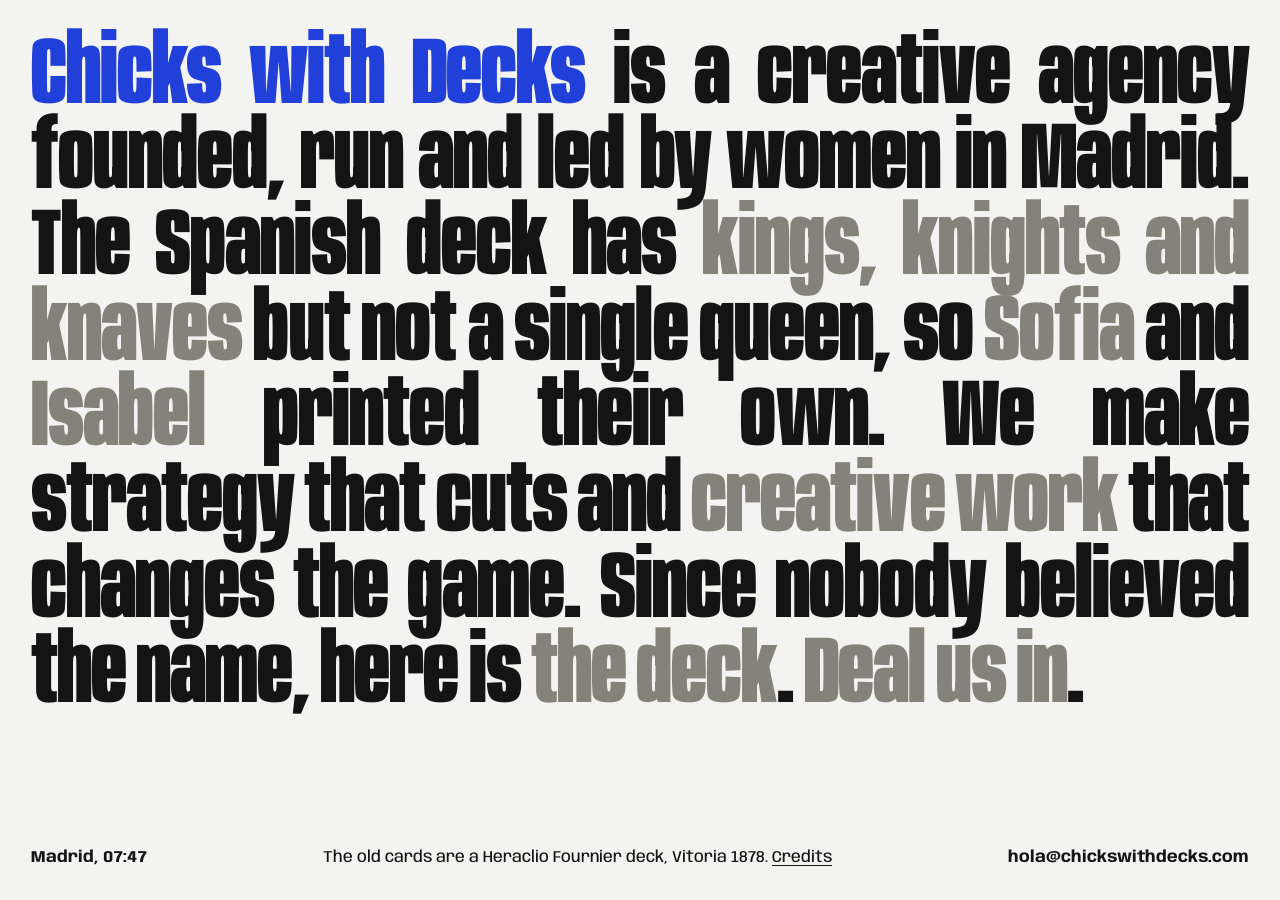
==== index.html @ 13338e12 "Launch the Chicks with Decks website Four static pages: the one-sentence home page that deals cards " ====
<!doctype html>
<html lang="en">
<head>
<meta charset="utf-8">
<meta name="viewport" content="width=device-width, initial-scale=1">
<title>Chicks with Decks</title>
<meta name="description" content="Chicks with Decks is a creative agency founded, run and led by women in Madrid, by Sofia Navarro and Isabel Romero.">
<meta property="og:type" content="website">
<meta property="og:site_name" content="Chicks with Decks">
<meta property="og:title" content="Chicks with Decks">
<meta property="og:description" content="A creative agency founded, run and led by women in Madrid. The Spanish deck has no queen, so Sofia Navarro and Isabel Romero printed their own.">
<meta name="theme-color" content="#F3F3F1">
<link rel="preconnect" href="https://fonts.googleapis.com">
<link rel="preconnect" href="https://fonts.gstatic.com" crossorigin>
<link href="https://fonts.googleapis.com/css2?family=Anybody:ital,wdth,wght@0,50..150,100..900;1,50..150,100..900&display=swap" rel="stylesheet">
<link rel="stylesheet" href="css/site.css">
<link rel="icon" href="assets/favicon.svg" type="image/svg+xml">
<script>document.documentElement.classList.add('js')</script>
</head>
<body class="home">

<svg width="0" height="0" style="position:absolute" aria-hidden="true" focusable="false">
  <defs>
    <symbol id="frame-0" viewBox="0 0 63 98"><path d="M5 5H58M5 93H58M5 5V93M58 5V93" fill="none" stroke="currentColor" stroke-width=".7"/></symbol>
    <symbol id="frame-1" viewBox="0 0 63 98"><path d="M5 5H29M34 5H58M5 93H29M34 93H58M5 5V93M58 5V93" fill="none" stroke="currentColor" stroke-width=".7"/></symbol>
    <symbol id="frame-2" viewBox="0 0 63 98"><path d="M5 5H19.3M24.3 5H38.7M43.7 5H58M5 93H19.3M24.3 93H38.7M43.7 93H58M5 5V93M58 5V93" fill="none" stroke="currentColor" stroke-width=".7"/></symbol>
    <symbol id="frame-3" viewBox="0 0 63 98"><path d="M5 5H14.5M19.5 5H29M34 5H43.5M48.5 5H58M5 93H14.5M19.5 93H29M34 93H43.5M48.5 93H58M5 5V93M58 5V93" fill="none" stroke="currentColor" stroke-width=".7"/></symbol>
    <symbol id="pip-oros" viewBox="0 0 100 100">
      <circle cx="50" cy="50" r="44" fill="#E3A100" stroke="#141414" stroke-width="3.5"/>
      <circle cx="50" cy="50" r="31" fill="none" stroke="#141414" stroke-width="3"/>
      <path d="M50 21C58 36 58 64 50 79C42 64 42 36 50 21ZM21 50C36 42 64 42 79 50C64 58 36 58 21 50Z" fill="#D3271C" stroke="#141414" stroke-width="2.5" stroke-linejoin="round"/>
      <circle cx="50" cy="50" r="6" fill="#FDFDFB" stroke="#141414" stroke-width="2.5"/>
    </symbol>
    <symbol id="pip-copas" viewBox="0 0 100 100">
      <path d="M20 9H80C80 40 70 54 50 56C30 54 20 40 20 9Z" fill="#D3271C" stroke="#141414" stroke-width="3.5" stroke-linejoin="round"/>
      <path d="M21 9H79V18H21Z" fill="#E3A100" stroke="#141414" stroke-width="3" stroke-linejoin="round"/>
      <path d="M44 55H56L55 78H45Z" fill="#E3A100" stroke="#141414" stroke-width="3" stroke-linejoin="round"/>
      <ellipse cx="50" cy="66" rx="10" ry="5" fill="#E3A100" stroke="#141414" stroke-width="3"/>
      <path d="M25 92C29 81 41 77 50 77C59 77 71 81 75 92Z" fill="#E3A100" stroke="#141414" stroke-width="3.5" stroke-linejoin="round"/>
    </symbol>
    <symbol id="pip-espadas" viewBox="0 0 100 100">
      <g transform="rotate(-22 50 50)">
        <path d="M45.5 33H54.5V85L50 97L45.5 85Z" fill="#2140D9" stroke="#141414" stroke-width="3" stroke-linejoin="round"/>
        <rect x="45.5" y="11" width="9" height="19" rx="1.5" fill="#D3271C" stroke="#141414" stroke-width="3"/>
        <circle cx="50" cy="8" r="5.5" fill="#E3A100" stroke="#141414" stroke-width="3"/>
        <path d="M23 28C36 32 64 32 77 28V35C64 39 36 39 23 35Z" fill="#E3A100" stroke="#141414" stroke-width="3" stroke-linejoin="round"/>
      </g>
    </symbol>
    <symbol id="pip-bastos" viewBox="0 0 100 100">
      <g transform="rotate(24 50 50)">
        <path d="M40 15C40 4 60 4 60 15L55.5 91C55.5 97 44.5 97 44.5 91Z" fill="#1D7A3E" stroke="#141414" stroke-width="3" stroke-linejoin="round"/>
        <ellipse cx="55.5" cy="30" rx="5.5" ry="3.4" fill="#E3A100" stroke="#141414" stroke-width="2.5"/>
        <ellipse cx="44.8" cy="50" rx="5" ry="3.2" fill="#E3A100" stroke="#141414" stroke-width="2.5"/>
        <ellipse cx="54.2" cy="70" rx="4.5" ry="3" fill="#E3A100" stroke="#141414" stroke-width="2.5"/>
      </g>
    </symbol>
    <symbol id="crown" viewBox="0 0 100 72">
      <path d="M8 57L14 15L32 39L50 7L68 39L86 15L92 57Z" fill="#E3A100" stroke="#141414" stroke-width="3.5" stroke-linejoin="round"/>
      <rect x="8" y="55" width="84" height="13" fill="#D3271C" stroke="#141414" stroke-width="3.5"/>
      <circle cx="14" cy="13" r="4.5" fill="#FDFDFB" stroke="#141414" stroke-width="3"/>
      <circle cx="50" cy="6" r="4.5" fill="#FDFDFB" stroke="#141414" stroke-width="3"/>
      <circle cx="86" cy="13" r="4.5" fill="#FDFDFB" stroke="#141414" stroke-width="3"/>
      <circle cx="30" cy="61.5" r="3" fill="#E3A100"/><circle cx="50" cy="61.5" r="3" fill="#FDFDFB"/><circle cx="70" cy="61.5" r="3" fill="#E3A100"/>
    </symbol>
  </defs>
</svg>

<main>
  <div class="manifesto" id="manifesto">
    <h1>Chicks with Decks</h1> is a creative agency founded, run and led by women in Madrid. The Spanish deck has <a href="queens.html#twelve" data-suit="copas" data-hand="court">kings, knights and knaves</a> but not a single queen, so <a href="queens.html#sofia" data-suit="bastos" data-hand="sofia">Sofia</a> and <a href="queens.html#isabel" data-suit="espadas" data-hand="isabel">Isabel</a> printed their own. We make strategy that cuts and <a href="work.html" data-suit="oros" data-hand="work">creative work</a> that changes the game. Since nobody believed the name, here is <a href="deck.html" data-suit="copas" data-hand="aces">the deck</a>. <a href="mailto:hola@chickswithdecks.com?subject=Deal%20us%20in" data-suit="espadas" data-hand="backs">Deal us in</a>.
  </div>
</main>

<footer class="home-foot">
  <span>Madrid, <time id="clock" datetime="">--:--</time></span>
  <span class="credit">The old cards are a Heraclio Fournier deck, Vitoria 1878. <a href="deck.html#credits">Credits</a></span>
  <a href="mailto:hola@chickswithdecks.com">hola@chickswithdecks.com</a>
</footer>

<div class="table" aria-hidden="true">
  <div class="hand" data-hand="court">
    <img class="card" src="assets/cards/sota-copas.jpg" alt="" style="--i:0;--n:3">
    <img class="card" src="assets/cards/caballo-copas.jpg" alt="" style="--i:1;--n:3">
    <img class="card" src="assets/cards/rey-copas.jpg" alt="" style="--i:2;--n:3">
  </div>
  <div class="hand" data-hand="sofia">
    <img class="card" src="assets/cards/sota-bastos.jpg" alt="" style="--i:0;--n:2">
    <div class="card card--queen card--bastos" style="--i:1;--n:2" aria-hidden="true">
          <svg class="card__svg" viewBox="0 0 63 98" aria-hidden="true"><use href="#frame-3"/><text class="card__t" x="7.4" y="13.6">13</text><text class="card__t" x="55.6" y="84.4" transform="rotate(180 55.6 84.4)">13</text><use href="#crown" x="13" y="16" width="37" height="26.6"/><use href="#pip-bastos" x="16.5" y="41" width="30" height="30"/><text class="card__nm" x="31.5" y="84" text-anchor="middle">Sofia</text></svg>
        </div>
  </div>
  <div class="hand" data-hand="isabel">
    <img class="card" src="assets/cards/rey-espadas.jpg" alt="" style="--i:0;--n:2">
    <div class="card card--queen card--espadas" style="--i:1;--n:2" aria-hidden="true">
          <svg class="card__svg" viewBox="0 0 63 98" aria-hidden="true"><use href="#frame-2"/><text class="card__t" x="7.4" y="13.6">13</text><text class="card__t" x="55.6" y="84.4" transform="rotate(180 55.6 84.4)">13</text><use href="#crown" x="13" y="16" width="37" height="26.6"/><use href="#pip-espadas" x="16.5" y="41" width="30" height="30"/><text class="card__nm" x="31.5" y="84" text-anchor="middle">Isabel</text></svg>
        </div>
  </div>
  <div class="hand" data-hand="work">
    <div class="card card--work card--bastos has-photo" style="--i:0;--n:3">
      <img class="card__photo" src="assets/work/red-umbrella.jpg" alt="">
      <svg class="card__frame" viewBox="0 0 63 98"><use href="#frame-3"/></svg>
      <span class="card__n">2</span><span class="card__n card__n--flip">2</span>
      <span class="card__line">Solo si llueve</span>
      <span class="card__client">Umbrella maker, 2025</span>
    </div>
    <div class="card card--work card--espadas" style="--i:1;--n:3">
      <svg class="card__frame" viewBox="0 0 63 98"><use href="#frame-2"/></svg>
      <span class="card__n">1</span><span class="card__n card__n--flip">1</span>
      <span class="card__line">Lo sentimos.</span>
      <span class="card__client">Challenger bank, 2025</span>
    </div>
    <div class="card card--work card--oros has-photo" style="--i:2;--n:3">
      <img class="card__photo" src="assets/work/plaza-herce.jpg" alt="">
      <svg class="card__frame" viewBox="0 0 63 98"><use href="#frame-0"/></svg>
      <span class="card__n">4</span><span class="card__n card__n--flip">4</span>
      <span class="card__line">En tu pueblo</span>
      <span class="card__client">Music festival, 2026</span>
    </div>
  </div>
  <div class="hand" data-hand="aces">
    <img class="card" src="assets/cards/as-espadas.jpg" alt="" style="--i:0;--n:4">
    <img class="card" src="assets/cards/as-bastos.jpg" alt="" style="--i:1;--n:4">
    <img class="card" src="assets/cards/as-copas.jpg" alt="" style="--i:2;--n:4">
    <img class="card" src="assets/cards/as-oros.jpg" alt="" style="--i:3;--n:4">
  </div>
  <div class="hand" data-hand="backs">
    <img class="card" src="assets/cards/reverso.jpg" alt="" style="--i:0;--n:3">
    <img class="card" src="assets/cards/reverso.jpg" alt="" style="--i:1;--n:3">
    <img class="card" src="assets/cards/reverso.jpg" alt="" style="--i:2;--n:3">
  </div>
</div>

<script src="js/site.js" defer></script>
</body>
</html>
---- css/site.css ----
/* Chicks with Decks — site styles
   One family (Anybody, variable width + weight). One ground, one ink,
   the brand blue, and the four suit colours of the Spanish deck. */

:root {
  --paper: #F3F3F1;
  --card: #FFFFFF;
  --ink: #141414;
  --mute: #858379;
  --brand: #2140D9;

  --oros: #E3A100;
  --oros-ink: #9A6E00;
  --copas: #D3271C;
  --espadas: #2140D9;
  --bastos: #1D7A3E;
  --felt: #0F4A30;
  --felt-2: #135A3B;

  --m: clamp(16px, 2.4vw, 40px);
  --gap: clamp(12px, 1.6vw, 24px);
  --section: clamp(96px, 13vw, 200px);

  --face: "Anybody", "Arial Narrow", "Helvetica Neue", sans-serif;
  --fs-small: 16px;
  --fs-body: clamp(17px, 0.95rem + 0.25vw, 20px);
  --fs-lead: clamp(20px, 1rem + 0.7vw, 28px);
  --fs-l: clamp(2.4rem, 5.6vw, 6.6rem);
  --fs-xl: clamp(2.6rem, 8.6vw, 10.5rem);

  --ease: cubic-bezier(.2, .8, .2, 1);
  --ease-out: cubic-bezier(.16, 1, .3, 1);
  color-scheme: light;
}

*, *::before, *::after { box-sizing: border-box; }
html { -webkit-text-size-adjust: 100%; text-size-adjust: 100%; }
body {
  margin: 0;
  background: var(--paper);
  color: var(--ink);
  font-family: var(--face);
  font-stretch: 100%;
  font-weight: 450;
  font-size: var(--fs-body);
  line-height: 1.5;
  -webkit-font-smoothing: antialiased;
  text-rendering: optimizeLegibility;
}
img, svg { display: block; max-width: 100%; }
h1, h2, h3, p, ul, ol, figure, blockquote { margin: 0; }
ul { padding: 0; list-style: none; }
a { color: inherit; }
button { font: inherit; color: inherit; background: none; border: 0; padding: 0; cursor: pointer; }
::selection { background: var(--brand); color: var(--paper); }
:focus-visible { outline: 3px solid var(--brand); outline-offset: 4px; border-radius: 2px; }
.sr-only { position: absolute; width: 1px; height: 1px; overflow: hidden; clip: rect(0 0 0 0); white-space: nowrap; }

h1, h2, .proj__title, .card__line { text-wrap: balance; }
.display {
  font-stretch: 55%;
  font-weight: 800;
  line-height: .9;
  letter-spacing: -0.012em;
}

/* ───────────── Home: one sentence, the whole screen ───────────── */

body.home {
  min-height: 100vh; /* taste-skill-ignore: fallback before svh */
  min-height: 100svh;
  display: grid;
  grid-template-rows: 1fr auto;
}
.manifesto {
  padding: calc(var(--m) * 1.1) var(--m) 0;
  font-stretch: 55%;
  font-weight: 800;
  line-height: .9;
  letter-spacing: -0.01em;
  font-size: clamp(2.4rem, 6.4vw, 9rem);
  text-align: justify;
  text-justify: inter-word;
  hyphens: manual;
  max-width: 100%;
}
.manifesto h1 {
  display: inline;
  font: inherit;
  color: var(--brand);
}
.manifesto a {
  color: var(--mute);
  text-decoration: none;
  transition: color .18s var(--ease);
}
.manifesto a[data-suit="oros"]:is(:hover, :focus-visible, .is-on)    { color: var(--oros-ink); }
.manifesto a[data-suit="copas"]:is(:hover, :focus-visible, .is-on)   { color: var(--copas); }
.manifesto a[data-suit="espadas"]:is(:hover, :focus-visible, .is-on) { color: var(--espadas); }
.manifesto a[data-suit="bastos"]:is(:hover, :focus-visible, .is-on)  { color: var(--bastos); }

.manifesto .w { display: inline-block; }
.js .manifesto .w {
  opacity: 0;
  transform: translateY(.35em);
  transition: opacity .5s var(--ease-out), transform .7s var(--ease-out);
  transition-delay: calc(var(--d, 0) * 14ms + 120ms);
}
.js .manifesto.is-in .w { opacity: 1; transform: none; }

.home-foot {
  display: flex;
  justify-content: space-between;
  align-items: baseline;
  gap: 16px;
  padding: 20px var(--m) var(--m);
  font-size: var(--fs-small);
  font-weight: 700;
  line-height: 1.3;
}
.home-foot a { text-decoration: none; }
.home-foot a:hover { color: var(--brand); }
.home-foot .credit { font-weight: 450; color: var(--ink); }
.home-foot .credit a { text-decoration: underline; text-underline-offset: 3px; }
.home-foot time { font-variant-numeric: tabular-nums; }

/* The table: cards dealt from the bottom-left corner when a link is hovered. */
.table {
  position: fixed;
  left: var(--m);
  bottom: var(--m);
  width: clamp(170px, 17vw, 280px);
  aspect-ratio: 63 / 98;
  pointer-events: none;
  z-index: 5;
}
.hand { position: absolute; inset: 0; }
.table .hand > * {
  position: absolute;
  inset: 0;
  width: 100%;
  transform-origin: 50% 110%;
  transform: translate(-80vw, 40vh) rotate(-60deg);
  transition: transform .55s var(--ease), opacity .3s;
  transition-delay: calc((var(--n, 1) - var(--i, 0)) * 35ms);
  opacity: 0;
}
.table .hand.is-dealt > * {
  opacity: 1;
  transform: translateX(calc(var(--i) * 44%)) rotate(calc((var(--i) - (var(--n) - 1) / 2) * 7deg));
  transition-delay: calc(var(--i) * 70ms);
  box-shadow: 0 18px 40px -18px rgba(20, 20, 20, .45); /* taste-skill-ignore: dealt cards float over the text */
}

/* ───────────── Cards ───────────── */

.card {
  position: relative;
  aspect-ratio: 63 / 98;
  border-radius: 5.5% / 3.6%;
  background: var(--card);
  color: var(--ink);
  container-type: inline-size;
  overflow: hidden;
  font-stretch: 70%;
  font-weight: 800;
  line-height: 1;
}
img.card { height: auto; object-fit: cover; background: #E6E6E2; }
.card__frame { position: absolute; inset: 0; width: 100%; height: 100%; color: var(--ink); }
.card__n {
  position: absolute;
  top: 7%;
  left: 11%;
  font-size: 12cqi;
  letter-spacing: -0.03em;
}
.card__n--flip { top: auto; left: auto; bottom: 7%; right: 11%; transform: rotate(180deg); }

.card--oros    { --suit: var(--oros); }
.card--copas   { --suit: var(--copas); }
.card--espadas { --suit: var(--espadas); }
.card--bastos  { --suit: var(--bastos); }

/* Our queens: card thirteen, drawn as one picture */
.card__svg { position: absolute; inset: 0; width: 100%; height: 100%; color: var(--ink); }
.card__svg text { font-family: var(--face); font-weight: 800; font-variation-settings: "wdth" 70; }
.card__t { font-size: 7.6px; letter-spacing: -0.2px; fill: var(--ink); }
.card__nm { font-size: 9.6px; letter-spacing: -0.15px; fill: var(--suit); }

/* Campaign cards: the end frame of the work, in its suit colour */
.card--work { background: var(--suit); color: var(--card); }
.card--work.card--oros { color: var(--ink); }
.card--work .card__frame { color: currentColor; }
.card--work .card__pip { position: absolute; width: 22%; right: 11%; top: 7%; }
.card--work .card__line {
  position: absolute; left: 11%; right: 11%; top: 30%;
  font-size: 17cqi; font-stretch: 55%; line-height: .88; letter-spacing: -0.02em;
}
.card--work .card__client {
  position: absolute; left: 11%; right: 20%; bottom: 7%;
  font-size: 8.4cqi; font-stretch: 100%; font-weight: 600; line-height: 1.15;
}
.card--work .card__photo { position: absolute; left: 0; top: 0; width: 100%; height: 55%; object-fit: cover; }
.card--work.has-photo .card__line { top: 60%; font-size: 14cqi; }
.card--work.has-photo .card__n:not(.card__n--flip) { color: var(--card); }

/* Question cards for the deal */
.card--q .card__pip { position: absolute; width: 34%; left: 33%; top: 11%; }
.card--q .card__q {
  position: absolute; left: 11%; right: 11%; top: 40%;
  font-size: 13cqi; font-stretch: 58%; font-weight: 800; line-height: .94; letter-spacing: -0.01em;
}
.card--q .card__suit {
  position: absolute; left: 11%; bottom: 7%;
  font-size: 8.4cqi; font-stretch: 100%; font-weight: 700; color: var(--suit);
}
.card--q.card--oros .card__suit { color: var(--oros-ink); }

/* ───────────── Inner pages ───────────── */

.bar {
  display: flex;
  justify-content: space-between;
  align-items: baseline;
  gap: 24px;
  padding: calc(var(--m) * .9) var(--m) 0;
}
.wordmark {
  font-stretch: 55%;
  font-weight: 800;
  font-size: clamp(2rem, 3.4vw, 3.6rem);
  line-height: .9;
  letter-spacing: -0.01em;
  color: var(--brand);
  text-decoration: none;
}
.bar nav { display: flex; gap: clamp(14px, 2vw, 32px); align-items: baseline; font-weight: 650; font-size: 17px; }
.bar nav a { text-decoration: none; transition: color .18s var(--ease); }
.bar nav a:hover, .bar nav a[aria-current="page"] { color: var(--brand); }
.bar nav .back { color: var(--brand); }

.wrap { padding: 0 var(--m); }
.grid { display: grid; grid-template-columns: repeat(12, minmax(0, 1fr)); column-gap: var(--gap); }

.lead { font-size: var(--fs-lead); line-height: 1.32; font-weight: 500; max-width: 34ch; }
.prose p + p { margin-top: 1em; }
.prose { max-width: 62ch; }
.h-xl { font-size: var(--fs-xl); }
.h-l { font-size: var(--fs-l); }
.section { margin-top: var(--section); }

/* ── Work ── */
.work { padding-top: clamp(56px, 7vw, 110px); align-items: start; }
.work__aside {
  grid-column: 1 / span 4;
  position: sticky;
  top: var(--m);
  display: flex;
  flex-direction: column;
  gap: 28px;
}
.work__aside .lead { max-width: 24ch; }
.slot { position: relative; width: min(100%, 300px); aspect-ratio: 63 / 98; margin-top: 8px; }
.work .slot > * { position: absolute; inset: 0; width: 100%; }
.slot .card { transition: transform .5s var(--ease), opacity .25s; }
.slot .is-leaving { transform: translateX(-30%) rotate(-14deg); opacity: 0; }
.slot .is-coming { transform: translateY(14%) rotate(8deg); opacity: 0; }

.work__list { grid-column: 5 / -1; text-align: right; }
.proj + .proj { margin-top: clamp(22px, 2.6vw, 40px); }
.proj__btn { display: block; width: 100%; text-align: right; }
.proj__title {
  display: block;
  font-stretch: 55%;
  font-weight: 800;
  font-size: clamp(2.4rem, 5.3vw, 6.4rem);
  line-height: .9;
  letter-spacing: -0.012em;
  transition: color .18s var(--ease);
}
.proj__client { display: block; margin-top: 8px; font-size: 16px; font-weight: 650; }
.proj__btn:hover .proj__title, .proj__btn:focus-visible .proj__title, .proj.is-open .proj__title { color: var(--suit); }
.proj[data-suit="oros"] { --suit: var(--oros-ink); }
.proj[data-suit="copas"] { --suit: var(--copas); }
.proj[data-suit="espadas"] { --suit: var(--espadas); }
.proj[data-suit="bastos"] { --suit: var(--bastos); }
.proj__desc { max-width: 40ch; margin: 18px 0 8px auto; text-align: left; }
.js .proj__desc { display: none; }
.js .proj.is-open .proj__desc { display: block; animation: rise .5s var(--ease-out) both; }
.proj__card { display: none; }

/* ── Work: the spread ── */
.wrap > .felt { margin-left: calc(-1 * var(--m)); margin-right: calc(-1 * var(--m)); }
.spread { margin-top: var(--section); }
.spread__head { align-items: end; }
.spread__head h2 { grid-column: 1 / span 6; }
.spread__head .lead { grid-column: 8 / -1; }
.spread__row { margin-top: clamp(48px, 6vw, 96px); display: grid; grid-template-columns: repeat(7, minmax(0, 1fr)); gap: var(--gap); }
.spread__row .card { transition: transform .35s var(--ease); }
.spread__row .card:hover { transform: translateY(-12px) rotate(-2deg); }
.js .spread__row[data-reveal] > * { transform: translateY(80px) rotate(6deg); }
.js .spread__row[data-reveal].is-in > * { transform: none; }

/* ── Queens ── */
.twelve { padding-top: clamp(56px, 7vw, 110px); }
.twelve__head { align-items: start; }
.twelve__head h1 { grid-column: 1 / -1; }
.twelve__head .lead { grid-column: 7 / -1; margin-top: 32px; max-width: 40ch; }
.court {
  margin-top: clamp(48px, 6vw, 96px);
  display: grid;
  grid-template-columns: repeat(5, minmax(0, 1fr));
  gap: var(--gap);
  align-items: end;
}
.court figure { display: flex; flex-direction: column; gap: 14px; }
.court figcaption { font-size: var(--fs-small); line-height: 1.35; font-weight: 500; }
.court figcaption b { display: block; font-size: var(--fs-lead); font-stretch: 60%; font-weight: 800; line-height: 1; margin-bottom: 4px; }
.court .ours figcaption b { color: var(--brand); }
.court .ours a { text-decoration: none; }
.court .ours a:hover b { text-decoration: underline; text-underline-offset: 4px; }
.court .card { transition: transform .35s var(--ease); }
.court figure:hover .card { transform: translateY(-10px) rotate(-1.5deg); }

.queen { align-items: center; }
.queen__photo { position: relative; }
.queen__photo img.photo { width: 100%; height: auto; aspect-ratio: 4 / 3; object-fit: cover; }
.queen__photo figcaption { margin-top: 12px; font-size: var(--fs-small); }
.queen__photo .card {
  position: absolute;
  width: clamp(110px, 13vw, 210px);
  bottom: clamp(-60px, -3vw, -24px);
  transform: rotate(7deg);
}
.queen--sofia .queen__photo { grid-column: 1 / span 7; }
.queen--sofia .queen__photo .card { right: clamp(-28px, -1.5vw, -12px); }
.queen--sofia .queen__text { grid-column: 9 / -1; }
.queen--isabel .queen__text { grid-column: 1 / span 4; grid-row: 1; }
.queen--isabel .queen__photo { grid-column: 6 / -1; grid-row: 1; }
.queen--isabel .queen__photo .card { left: clamp(-28px, -1.5vw, -12px); transform: rotate(-7deg); }
.queen--isabel .queen__photo figcaption { text-align: right; padding-left: 38%; }
.queen--sofia .queen__photo figcaption { padding-right: 38%; }
.queen__text h2 { margin-bottom: 14px; }
.queen__role { font-weight: 700; margin-bottom: 26px; }
.queen--sofia .queen__role { color: var(--bastos); }
.queen--isabel .queen__role { color: var(--espadas); }

.felt {
  background: var(--felt);
  color: var(--paper);
  padding: var(--section) var(--m);
}
.felt ::selection { background: var(--paper); color: var(--felt); }
.felt :focus-visible { outline-color: var(--paper); }

.meet { align-items: center; }
.meet__text { grid-column: 1 / span 6; }
.meet__text h2 { margin-bottom: 32px; max-width: 12ch; }
.meet__cards { grid-column: 8 / -1; position: relative; height: clamp(320px, 34vw, 560px); }
.meet__cards .card {
  position: absolute; width: 52%; top: 50%; left: 50%;
}
.meet__cards .card:first-child { transform: translate(-82%, -50%) rotate(-11deg); }
.meet__cards .card:last-child { transform: translate(-18%, -46%) rotate(9deg); }

.thirteen { align-items: end; }
.thirteen__n {
  grid-column: 1 / span 6;
  font-stretch: 50%;
  font-weight: 900;
  font-size: clamp(14rem, 44vw, 46rem);
  line-height: .74;
  letter-spacing: -0.04em;
  color: var(--copas);
}
.thirteen__text { grid-column: 7 / -1; padding-bottom: 2vw; }
.thirteen__text h2 { max-width: 11ch; }
.thirteen__text .lead { margin-top: 28px; }
.thirteen__cta { margin-top: 36px; }

/* ── Deck ── */
.deck-intro { padding-top: clamp(56px, 7vw, 110px); align-items: end; }
.deck-intro h1 { grid-column: 1 / span 8; }
.deck-intro .lead { grid-column: 9 / -1; }
.suits {
  margin-top: clamp(56px, 7vw, 110px);
  display: grid;
  grid-template-columns: repeat(4, minmax(0, 1fr));
  gap: var(--gap);
}
.suit img { width: 100%; height: auto; aspect-ratio: 63 / 98; object-fit: cover; border-radius: 5.5% / 3.6%; transition: transform .35s var(--ease); }
.suit:hover img { transform: translateY(-10px) rotate(-1.5deg); }
.suit h2 { margin-top: 26px; font-size: clamp(2.4rem, 4vw, 4.4rem); }
.suit h2 span { display: block; font-size: .5em; font-stretch: 70%; margin-top: 6px; }
.suit--oros h2 span { color: var(--oros-ink); }
.suit--copas h2 span { color: var(--copas); }
.suit--espadas h2 span { color: var(--espadas); }
.suit--bastos h2 span { color: var(--bastos); }
.suit p { margin-top: 16px; }
.suit ul { margin-top: 16px; font-weight: 650; }
.suit li + li { margin-top: 2px; }

.deal { align-items: start; row-gap: 48px; }
.deal__text { grid-column: 1 / span 5; }
.deal__text h2 { margin-bottom: 28px; }
.deal__actions { display: flex; flex-wrap: wrap; gap: 12px; margin-top: 36px; }
.btn {
  display: inline-flex; align-items: center; justify-content: center;
  min-height: 52px; padding: 0 24px;
  border-radius: 999px;
  font-weight: 750; font-size: 17px; text-decoration: none;
  transition: transform .15s var(--ease), background-color .2s;
}
.btn:active { transform: scale(.96); }
.btn--paper { background: var(--paper); color: var(--felt); }
.btn--ink { background: var(--ink); color: var(--paper); }
.btn--ink:hover { background: var(--brand); }
.btn--paper:hover { background: #fff; }
.btn--line { background: var(--felt-2); color: var(--paper); }
.btn--line:hover { background: #18704a; }
.deal__table { grid-column: 6 / -1; display: grid; grid-template-columns: repeat(4, minmax(0, 1fr)); gap: var(--gap); align-items: start; }
.deal__pile { position: relative; }
.deal__pile img { width: 100%; aspect-ratio: 63/98; object-fit: cover; border-radius: 5.5% / 3.6%; }
.deal__pile img + img { position: absolute; inset: 0; transform: translate(4px, -4px); }
.deal__pile img + img + img { transform: translate(8px, -8px); }
.deal__pile figcaption { margin-top: 14px; font-size: var(--fs-small); }
.deal__slot { position: relative; }
.deal__slot .card { width: 100%; }
.deal__slot .card.is-out { transform: translate(-110%, -6%) rotate(-12deg); opacity: 0; }
.deal__slot .card.is-in { transition: transform .6s var(--ease), opacity .25s; transition-delay: calc(var(--i) * 110ms); }
.deal__note { position: absolute; width: 1px; height: 1px; overflow: hidden; clip: rect(0 0 0 0); white-space: nowrap; }

.contact { align-items: start; }
.contact h2 { grid-column: 1 / span 6; }
.contact dl { grid-column: 7 / -1; margin: 0; display: grid; grid-template-columns: minmax(0, 1fr) minmax(0, 1.4fr); gap: 22px var(--gap); }
.contact dt { font-weight: 700; }
.contact dd { margin: 0; overflow-wrap: anywhere; }
.contact a { text-underline-offset: 4px; }
.contact a:hover { color: var(--brand); }

/* ── Footer ── */
.foot { margin-top: max(var(--section), 168px); padding: 0 var(--m) var(--m); }
.foot__mark {
  display: inline-block;
  font-stretch: 55%;
  font-weight: 800;
  font-size: 13.2vw;
  line-height: .82;
  letter-spacing: -0.02em;
  color: var(--brand);
  white-space: nowrap;
  text-decoration: none;
}
.foot__row {
  margin-top: 28px;
  display: grid;
  grid-template-columns: repeat(12, minmax(0, 1fr));
  gap: 16px var(--gap);
  font-size: 16px;
  line-height: 1.45;
}
.foot__row #credits { max-width: 64ch; }
.foot__row > :nth-child(1) { grid-column: 1 / span 3; font-weight: 700; }
.foot__row > :nth-child(2) { grid-column: 4 / span 3; font-weight: 700; }
.foot__row > :nth-child(3) { grid-column: 7 / -1; }
.foot__row a { text-underline-offset: 3px; }
.foot__row a:hover { color: var(--brand); }
.felt + .foot, .felt-end { margin-top: 0; }

/* ───────────── Entrances ───────────── */

@keyframes rise { from { opacity: 0; transform: translateY(18px); } to { opacity: 1; transform: none; } }
.js [data-reveal] > * {
  opacity: 0;
  transform: translateY(26px);
  transition: opacity .6s var(--ease-out), transform .8s var(--ease-out);
  transition-delay: calc(var(--r, 0) * 80ms);
}
.js [data-reveal].is-in > * { opacity: 1; transform: none; }
.js .court[data-reveal] > *, .js .suits[data-reveal] > * { transform: translateY(60px) rotate(-3deg); }
.js .court[data-reveal].is-in > *, .js .suits[data-reveal].is-in > * { transform: none; }

.drift { overflow: hidden; }
.drift img.photo { transform: scale(1.08) translateY(var(--py, 0px)); transition: transform .1s linear; will-change: transform; }

/* ───────────── Tablet and phone ───────────── */

@media (max-width: 1000px) {
  .work__aside { grid-column: 1 / span 5; }
  .work__list { grid-column: 6 / -1; }
  .suits { grid-template-columns: repeat(2, minmax(0, 1fr)); row-gap: 72px; }
  .deal__text { grid-column: 1 / -1; max-width: 560px; }
  .deal__table { grid-column: 1 / -1; }
  .queen--sofia .queen__photo, .queen--isabel .queen__photo { grid-column: 1 / -1; grid-row: auto; }
  .queen--sofia .queen__text, .queen--isabel .queen__text { grid-column: 1 / span 10; grid-row: auto; margin-top: 72px; }
  .meet__text { grid-column: 1 / span 7; }
  .meet__cards { grid-column: 8 / -1; }
  .twelve__head .lead { grid-column: 4 / -1; }
  .queen--sofia .queen__photo .card { right: 16px; }
  .queen--isabel .queen__photo .card { left: 16px; }
  .contact h2, .contact dl { grid-column: 1 / -1; }
  .thirteen__n { grid-column: 1 / span 5; font-size: 64vw; }
  .thirteen__text { grid-column: 6 / -1; }
  .foot__row > :nth-child(1) { grid-column: 1 / span 6; }
  .foot__row > :nth-child(2) { grid-column: 7 / -1; }
  .foot__row > :nth-child(3) { grid-column: 1 / -1; }
  .spread__row { grid-template-columns: repeat(4, minmax(0, 1fr)); row-gap: 32px; }
  .spread__head h2 { grid-column: 1 / span 8; }
  .spread__head .lead { grid-column: 1 / span 9; margin-top: 24px; }
  .contact dl { margin-top: 40px; grid-template-columns: repeat(2, minmax(0, 1fr)); }
}

@media (max-width: 700px) {
  .grid { grid-template-columns: minmax(0, 1fr); }
  .grid > * { grid-column: 1 / -1 !important; grid-row: auto !important; }
  .bar { flex-wrap: wrap; row-gap: 10px; }
  .bar nav { gap: 18px; font-size: 16px; }

  .home-foot { flex-wrap: wrap; }
  .manifesto { text-align: left; }
  .home-foot .credit { order: 3; width: 100%; }
  .table { display: none; }

  .work__aside { position: static; gap: 20px; }
  .work__aside .slot { display: none; }
  .work__list { margin-top: 56px; }
  .proj__title { font-size: clamp(2.2rem, 11vw, 3.4rem); }
  .proj__card { display: block; width: 62%; margin: 22px 0 0 auto; }
  .js .proj__card { display: none; }
  .js .proj.is-open .proj__card { display: block; }

  .court { grid-template-columns: repeat(6, minmax(0, 1fr)); row-gap: 32px; }
  .spread__row { grid-template-columns: repeat(2, minmax(0, 1fr)); row-gap: var(--gap); }
  .spread__head .lead { margin-top: 24px; }
  .court figure { grid-column: span 2; }
  .court figure.ours { grid-column: span 3; }

  .queen__photo .card { width: 34%; bottom: -36px; }
  .queen--sofia .queen__text, .queen--isabel .queen__text { margin-top: 64px; }

  .meet__cards { height: 92vw; margin-top: 40px; }
  .thirteen__n { font-size: 66vw; }
  .thirteen__text { padding-bottom: 0; margin-top: 24px; }

  .deck-intro .lead { margin-top: 28px; }
  .suits { grid-template-columns: minmax(0, 1fr); row-gap: 120px; }
  .suit { display: grid; grid-template-columns: 38% 1fr; column-gap: 18px; align-items: start; }
  .suit img { grid-row: 1 / span 4; }
  .suit h2 { margin-top: 0; }

  .deal__table { grid-template-columns: repeat(2, minmax(0, 1fr)); }
  .deal__pile { display: none; }
  .deal__slot:nth-of-type(3) { grid-column: 1 / -1; width: 50%; justify-self: center; }

  .contact dl { grid-template-columns: minmax(0, 1fr); gap: 4px; margin-top: 36px; }
  .contact dd + dt { margin-top: 18px; }

  .foot__row { grid-template-columns: minmax(0, 1fr); }
  .foot__row > * { grid-column: 1 / -1 !important; }
}

@media (prefers-reduced-motion: reduce) {
  *, *::before, *::after { transition-duration: .01ms !important; animation-duration: .01ms !important; transition-delay: 0ms !important; }
  .js .manifesto .w, .js [data-reveal] > * { opacity: 1 !important; transform: none !important; }
  .drift img.photo { transform: none !important; }
}
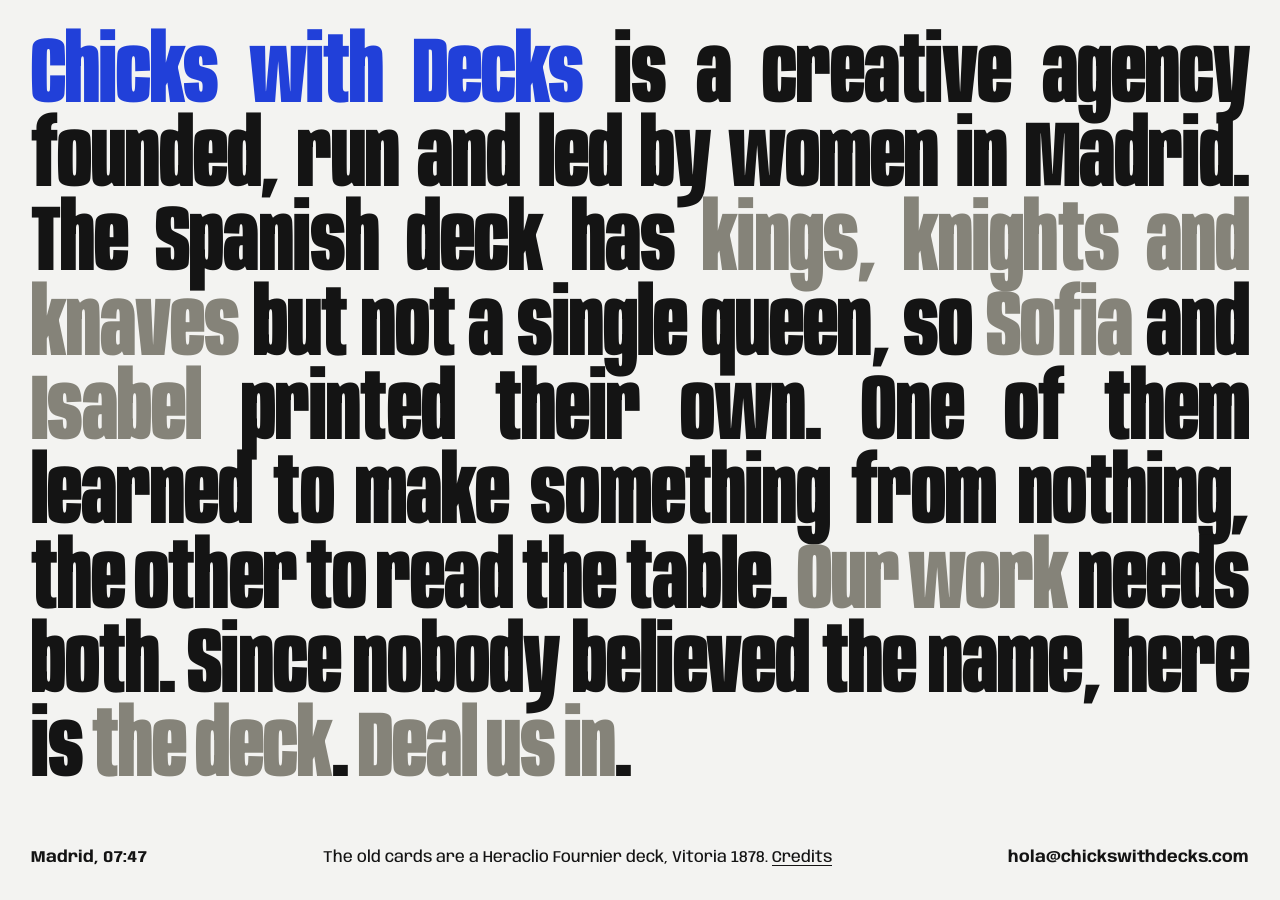
==== commit e2e58b0c: "Replace the generic homepage line with one only the founders can say Co-Authored-By: Claude Opus 5.5" ====
--- a/index.html
+++ b/index.html
@@ -67,7 +67,7 @@
 
 <main>
   <div class="manifesto" id="manifesto">
-    <h1>Chicks with Decks</h1> is a creative agency founded, run and led by women in Madrid. The Spanish deck has <a href="queens.html#twelve" data-suit="copas" data-hand="court">kings, knights and knaves</a> but not a single queen, so <a href="queens.html#sofia" data-suit="bastos" data-hand="sofia">Sofia</a> and <a href="queens.html#isabel" data-suit="espadas" data-hand="isabel">Isabel</a> printed their own. We make strategy that cuts and <a href="work.html" data-suit="oros" data-hand="work">creative work</a> that changes the game. Since nobody believed the name, here is <a href="deck.html" data-suit="copas" data-hand="aces">the deck</a>. <a href="mailto:hola@chickswithdecks.com?subject=Deal%20us%20in" data-suit="espadas" data-hand="backs">Deal us in</a>.
+    <h1>Chicks with Decks</h1> is a creative agency founded, run and led by women in Madrid. The Spanish deck has <a href="queens.html#twelve" data-suit="copas" data-hand="court">kings, knights and knaves</a> but not a single queen, so <a href="queens.html#sofia" data-suit="bastos" data-hand="sofia">Sofia</a> and <a href="queens.html#isabel" data-suit="espadas" data-hand="isabel">Isabel</a> printed their own. One of them learned to make something from nothing, the other to read the table. <a href="work.html" data-suit="oros" data-hand="work">Our work</a> needs both. Since nobody believed the name, here is <a href="deck.html" data-suit="copas" data-hand="aces">the deck</a>. <a href="mailto:hola@chickswithdecks.com?subject=Deal%20us%20in" data-suit="espadas" data-hand="backs">Deal us in</a>.
   </div>
 </main>
 
